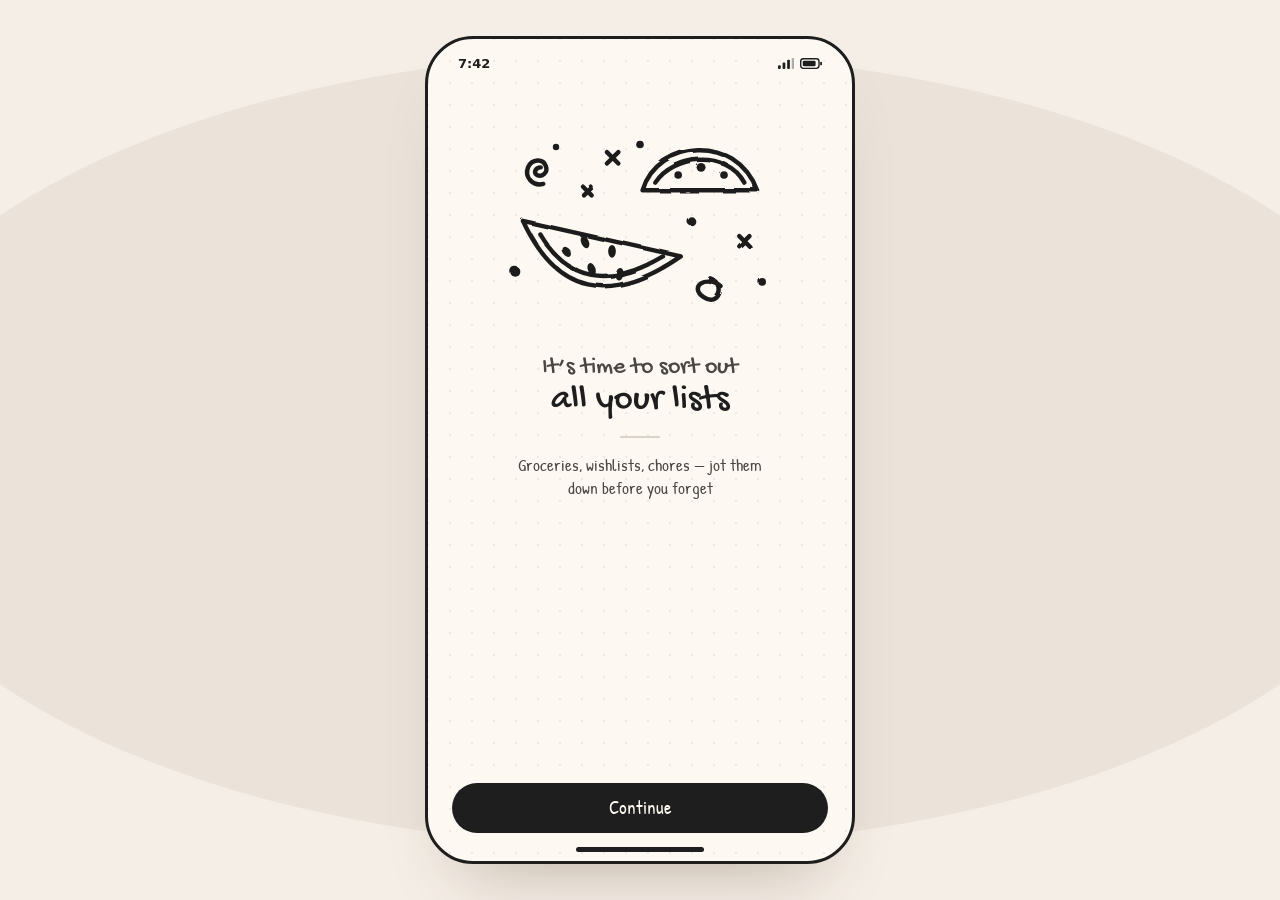
==== index.html @ aaf64e59 "Monthly recap page with photos, stickers and image/PDF export A calendar page per month: notes on da" ====
<!doctype html>
<html lang="en">
<head>
  <meta charset="utf-8">
  <meta name="viewport" content="width=device-width, initial-scale=1, maximum-scale=1, viewport-fit=cover">
  <meta name="theme-color" content="#FDF8F2">
  <title>Scribble Lists</title>
  <meta name="description" content="A doodly little app for grocery lists, wishlists, to-dos and anything else.">
  <link rel="manifest" href="/manifest.webmanifest">
  <link rel="apple-touch-icon" href="/icons/apple-touch-icon.png">
  <meta name="apple-mobile-web-app-capable" content="yes">
  <meta name="mobile-web-app-capable" content="yes">
  <meta name="apple-mobile-web-app-status-bar-style" content="default">
  <meta name="apple-mobile-web-app-title" content="Scribble">
  <link rel="icon" href="data:image/svg+xml,%3Csvg xmlns='http://www.w3.org/2000/svg' viewBox='0 0 32 32'%3E%3Crect width='32' height='32' rx='8' fill='%23FDF8F2'/%3E%3Cpath d='M8 17l5 5 11-13' fill='none' stroke='%231E1E1E' stroke-width='3.2' stroke-linecap='round' stroke-linejoin='round'/%3E%3C/svg%3E">
  <link rel="preconnect" href="https://fonts.googleapis.com">
  <link rel="preconnect" href="https://fonts.gstatic.com" crossorigin>
  <link href="https://fonts.googleapis.com/css2?family=Gochi+Hand&family=Patrick+Hand&display=swap" rel="stylesheet">
  <link rel="stylesheet" href="style.css">
</head>
<body>
  <!-- shared filter that makes every doodle line a little wobbly -->
  <svg width="0" height="0" style="position:absolute" aria-hidden="true">
    <filter id="rough">
      <feTurbulence type="fractalNoise" baseFrequency="0.035" numOctaves="2" seed="7"/>
      <feDisplacementMap in="SourceGraphic" scale="3.2"/>
    </filter>
  </svg>

  <main class="phone">
    <div class="status" aria-hidden="true">
      <span id="clock">13:35</span>
      <span class="status-icons">
        <svg viewBox="0 0 18 12"><rect x="0" y="8" width="3" height="4" rx="1"/><rect x="5" y="5" width="3" height="7" rx="1"/><rect x="10" y="2" width="3" height="10" rx="1"/><rect x="15" y="0" width="3" height="12" rx="1" opacity=".35"/></svg>
        <svg viewBox="0 0 24 12"><rect x=".75" y=".75" width="20" height="10.5" rx="3" fill="none" stroke="currentColor" stroke-width="1.5"/><rect x="3" y="3" width="14" height="6" rx="1.5"/><rect x="22" y="4" width="2" height="4" rx="1"/></svg>
      </span>
    </div>
    <div id="app"></div>
  </main>

  <script src="recap.js"></script>
  <script src="app.js"></script>
</body>
</html>
---- style.css ----
:root {
  --bg: #F5EEE6;
  --blob: #EBE3DA;
  --paper: #FDF8F2;
  --ink: #1E1E1E;
  --ink-soft: #4A4743;
  --muted: #9B948C;
  --line: #DCD3C8;
  --tape: rgba(226, 215, 201, .8);
  --hand: 'Gochi Hand', 'Comic Sans MS', cursive;
  --body: 'Patrick Hand', 'Comic Sans MS', cursive;
}

* { box-sizing: border-box; }
html, body { margin: 0; min-height: 100%; }
/* no double-tap zoom when tapping quickly (ticking items, poking the mochi) */
html, body, button, a, input { touch-action: manipulation; }

body {
  background: var(--bg);
  color: var(--ink);
  font-family: var(--body);
  font-size: 18px;
  line-height: 1.35;
  -webkit-font-smoothing: antialiased;
  -webkit-tap-highlight-color: transparent;
  /* feels like an app, not a page: no accidental text selection or long-press menus */
  -webkit-user-select: none;
  user-select: none;
  -webkit-touch-callout: none;
}
input, textarea { -webkit-user-select: text; user-select: text; }

/* the big soft blob behind the phone, like the reference shot */
body::before {
  content: "";
  position: fixed;
  inset: 6vh -12vw;
  background: var(--blob);
  border-radius: 50%;
  z-index: -1;
}

button, input, textarea { font: inherit; color: inherit; }
button { cursor: pointer; background: none; border: 0; padding: 0; }
a { color: inherit; text-decoration: none; }

/* ---------- phone frame ---------- */

.phone {
  position: relative;
  max-width: 430px;
  min-height: 100dvh;
  margin: 0 auto;
  background-color: var(--paper);
  /* faint dot-grid notebook paper */
  background-image: radial-gradient(circle, rgba(30, 30, 30, .075) 1px, transparent 1.3px);
  background-size: 22px 22px;
  background-position: 11px 11px;
  display: flex;
  flex-direction: column;
}

.status { display: none; }

#app { flex: 1; display: flex; flex-direction: column; }

@media (min-width: 560px) {
  .phone {
    height: min(880px, 92vh);
    min-height: 0;
    margin: 4vh auto;
    border: 3px solid var(--ink);
    border-radius: 48px;
    overflow: hidden;
    box-shadow: 0 40px 70px -40px rgba(70, 45, 20, .35);
  }
  #app { overflow-y: auto; scrollbar-width: none; }
  #app::-webkit-scrollbar { display: none; }
  .phone::after {
    content: "";
    position: absolute;
    left: 50%;
    bottom: 9px;
    width: 128px;
    height: 5px;
    margin-left: -64px;
    border-radius: 3px;
    background: var(--ink);
    pointer-events: none;
  }
  .status {
    display: flex;
    justify-content: space-between;
    align-items: center;
    padding: 16px 30px 4px;
    font-family: system-ui, sans-serif;
    font-size: 13px;
    font-weight: 600;
  }
  .status-icons { display: flex; gap: 6px; align-items: center; }
  .status-icons svg { height: 11px; fill: currentColor; }
  .screen { padding-bottom: 40px; }
}

/* ---------- screens ---------- */

.screen {
  flex: 1;
  display: flex;
  flex-direction: column;
  padding: 24px 24px calc(28px + env(safe-area-inset-bottom));
}

.screen.enter { animation: slide-in .35s cubic-bezier(.2, .8, .3, 1); }
@keyframes slide-in {
  from { opacity: 0; transform: translateX(18px); }
  to { opacity: 1; transform: none; }
}

.center { text-align: center; }

.art {
  display: flex;
  justify-content: center;
  margin: 18px 0 8px;
}
.art svg { width: 100%; max-width: 280px; height: auto; }
.doodle { filter: url(#rough); overflow: visible; }

h1, h2, h3 { font-family: var(--hand); font-weight: 400; margin: 0; line-height: 1.05; }

.headline { font-size: 36px; margin-top: 12px; }
.headline small {
  display: block;
  font-size: 24px;
  color: var(--ink-soft);
  margin-bottom: 2px;
}

.sub { color: var(--ink-soft); margin: 16px auto 0; max-width: 250px; font-size: 17px; }

.rule { width: 40px; height: 2px; background: var(--line); margin: 16px auto 0; border-radius: 2px; }

.spacer { flex: 1; min-height: 24px; }

/* ---------- doodle motion ---------- */

.doodle .tw, .doodle .wig, .doodle .bob, .doodle .beat, .doodle .float, .doodle .look, .doodle .zap {
  transform-box: fill-box;
  transform-origin: center;
}
.tw { animation: twinkle 2.8s ease-in-out infinite; }
.tw.d1 { animation-delay: -.9s; }
.tw.d2 { animation-delay: -1.8s; }
.wig { animation: wiggle 3s ease-in-out infinite; }
.bob { animation: bob 2.4s ease-in-out infinite; }
.beat { animation: beat 1.8s ease-in-out infinite; }
.float { animation: float 5s ease-in-out infinite; }
.look { animation: look 4s ease-in-out infinite; }
.zap { animation: zap 3.2s ease-in-out infinite; }

@keyframes twinkle { 0%, 100% { transform: scale(1) rotate(0); } 50% { transform: scale(.55) rotate(45deg); opacity: .5; } }
@keyframes wiggle { 0%, 100% { transform: rotate(-4deg); } 50% { transform: rotate(4deg); } }
@keyframes bob { 0%, 100% { transform: translateY(0); } 50% { transform: translateY(-5px); } }
@keyframes beat { 0%, 100% { transform: scale(1); } 12% { transform: scale(1.18); } 24% { transform: scale(1); } 36% { transform: scale(1.1); } }
@keyframes float { 0%, 100% { transform: translateX(0); } 50% { transform: translateX(6px); } }
@keyframes look { 0%, 40%, 100% { transform: translate(0); } 50%, 85% { transform: translate(4px, 2px); } }
@keyframes zap { 0%, 88%, 100% { transform: scale(1) rotate(0); } 92% { transform: scale(1.08) rotate(-4deg); } 96% { transform: scale(1.04) rotate(3deg); } }

/* small doodles on cards only move when you hover */
.card .doodle * { animation-play-state: paused; }
.card:hover .doodle * { animation-play-state: running; }

/* ---------- mascot ---------- */

.mascot { display: block; width: 100%; height: auto; overflow: visible; }
.mascot .body { fill: var(--paper); stroke: var(--ink); stroke-width: 2.4; stroke-linejoin: round; }
.mascot .ln { fill: none; stroke: var(--ink); stroke-width: 2.2; stroke-linecap: round; stroke-linejoin: round; }
.mascot .blush { stroke-width: 1.3; opacity: .6; }
.mascot .eyes { transform-box: fill-box; transform-origin: center; animation: blink 4.6s infinite; }
@keyframes blink { 0%, 93%, 100% { transform: scaleY(1); } 96% { transform: scaleY(.1); } }

.buddy { position: relative; flex: none; display: block; width: 58px; }
.buddy > .mascot { transform-origin: 50% 100%; animation: sway 3.6s ease-in-out infinite; }
.buddy.sm { width: 34px; }
.buddy > .mascot.hop { animation: hop .5s cubic-bezier(.3, 1.6, .5, 1); }
@keyframes sway { 0%, 100% { transform: rotate(-3deg); } 50% { transform: rotate(3deg); } }
@keyframes hop {
  0% { transform: none; }
  30% { transform: scale(1.12, .84); }
  60% { transform: translateY(-12px) scale(.94, 1.06); }
  100% { transform: none; }
}

.bubble {
  position: absolute;
  right: 6px;
  bottom: calc(100% + 6px);
  background: var(--paper);
  border: 1.5px solid var(--ink);
  border-radius: 14px 14px 4px 14px;
  padding: 2px 10px;
  font-size: 14px;
  white-space: nowrap;
  animation: bubble-in .35s cubic-bezier(.3, 1.5, .5, 1);
}
@keyframes bubble-in { from { opacity: 0; transform: translateY(4px) scale(.9); } }

/* ---------- buttons ---------- */

.pill {
  display: inline-flex;
  align-items: center;
  justify-content: center;
  background: var(--ink);
  color: var(--paper);
  border-radius: 999px;
  padding: 12px 30px;
  font-size: 19px;
  transition: transform .15s, opacity .15s;
}
.pill:active { transform: scale(.96); }
.pill:disabled { opacity: .3; cursor: default; }
.pill.wide { width: 100%; }

.nav { display: flex; justify-content: space-between; align-items: center; }
.text-btn { color: var(--ink-soft); font-size: 18px; padding: 8px 4px; }
.text-btn:hover { color: var(--ink); }

/* ---------- wizard ---------- */

.question { font-size: 20px; margin: 22px 0 14px; text-align: center; }

.field {
  width: 100%;
  border: 2px solid var(--ink);
  border-radius: 12px;
  background: var(--paper);
  padding: 11px 16px;
  font-size: 21px;
  outline: none;
}
.field:focus { box-shadow: 0 0 0 4px var(--blob); }

.kinds { display: grid; grid-template-columns: 1fr 1fr; gap: 12px; }
.kind-tile {
  border: 2px solid var(--line);
  border-radius: 18px;
  background: var(--paper);
  padding: 10px 8px 12px;
  text-align: center;
  transition: border-color .15s, transform .15s;
}
.kind-tile svg { width: 100%; height: 72px; }
.kind-tile b { display: block; font-family: var(--hand); font-size: 21px; font-weight: 400; }
.kind-tile span { display: block; font-size: 14px; color: var(--muted); line-height: 1.2; }
.kind-tile.on { border-color: var(--ink); border-width: 3px; padding: 9px 7px 11px; }
.kind-tile:active { transform: scale(.97); }

/* ---------- home ---------- */

.home-head { display: flex; align-items: flex-end; justify-content: space-between; gap: 12px; margin: 22px 0 18px; }
.hello-row { display: flex; align-items: center; gap: 2px; }
.hello { color: var(--muted); font-size: 17px; text-align: left; }
.snd { width: 26px; height: 26px; }
.hello:hover { color: var(--ink-soft); }
.home-title { font-size: 42px; margin-top: 2px; }

.chips {
  display: flex;
  gap: 8px;
  overflow-x: auto;
  margin: 0 -24px 14px;
  padding: 2px 24px;
  scrollbar-width: none;
}
.chips::-webkit-scrollbar { display: none; }
.chip {
  flex: none;
  border: 1.5px solid var(--ink);
  border-radius: 999px;
  background: var(--paper);
  padding: 3px 13px;
  font-size: 16px;
  white-space: nowrap;
}
.chip i { font-style: normal; color: var(--muted); margin-left: 4px; }
.chip.on { background: var(--ink); color: var(--paper); }
.chip.on i { color: #bdb6ae; }

.group-label {
  font-family: var(--hand);
  font-size: 21px;
  margin: 10px 0 4px;
  display: flex;
  align-items: center;
  gap: 10px;
  color: var(--ink-soft);
}
.group-label::after { content: ""; flex: 1; height: 1.5px; background: var(--line); border-radius: 2px; }

.cards { display: grid; gap: 20px; padding-top: 12px; margin-bottom: 14px; }

/* each card is a scrap of paper stuck on with a bit of tape */
.card {
  position: relative;
  display: flex;
  align-items: center;
  gap: 12px;
  background: var(--paper);
  border: 1.5px solid var(--ink);
  border-radius: 18px;
  padding: 12px 16px 12px 10px;
  transform: rotate(-.7deg);
  transition: transform .2s;
}
.card:nth-child(even) { transform: rotate(.6deg); }
.card:hover { transform: translateY(-2px) rotate(0); }
.card::before {
  content: "";
  position: absolute;
  top: -10px;
  left: 50%;
  width: 52px;
  height: 18px;
  margin-left: -26px;
  background: var(--tape);
  border-radius: 2px;
  transform: rotate(-4deg);
}
.card:nth-child(even)::before { left: 72%; transform: rotate(5deg); }

.card-art { flex: none; width: 70px; height: 56px; }
.card-art svg { width: 100%; height: 100%; }
.card-body { flex: 1; min-width: 0; }
.card h3 { font-size: 23px; white-space: nowrap; overflow: hidden; text-overflow: ellipsis; }
.card small { color: var(--muted); font-size: 14px; }

.bar { height: 5px; border-radius: 5px; background: var(--blob); margin: 6px 0 3px; overflow: hidden; }
.bar span { display: block; height: 100%; background: var(--ink); border-radius: 5px; transition: width .3s; }

.empty { text-align: center; color: var(--muted); padding: 30px 0 20px; }
.empty .mascot { width: 92px; margin: 0 auto 12px; }

.dock {
  position: sticky;
  bottom: 0;
  margin: 0 -24px calc(-28px - env(safe-area-inset-bottom));
  padding: 18px 24px calc(28px + env(safe-area-inset-bottom));
  background: linear-gradient(to bottom, transparent, var(--paper) 35%);
}
@media (min-width: 560px) { .dock { margin-bottom: -40px; padding-bottom: 36px; } }

/* ---------- list detail ---------- */

.topbar { display: flex; justify-content: space-between; align-items: center; margin-bottom: 4px; }
.kind-tag { color: var(--muted); font-size: 15px; }

.hero { display: flex; align-items: center; gap: 12px; margin: 6px 0 4px; }
.hero-art { flex: none; width: 100px; height: 80px; }
.hero-art svg { width: 100%; height: 100%; }

.title-input {
  width: 100%;
  border: 0;
  background: transparent;
  font-family: var(--hand);
  font-size: 32px;
  line-height: 1.1;
  padding: 0;
  outline: none;
  border-bottom: 2px dashed transparent;
}
.title-input:focus { border-bottom-color: var(--line); }

.progress-row { display: flex; align-items: flex-end; justify-content: space-between; gap: 10px; margin-bottom: 14px; }
.progress-line { color: var(--muted); font-size: 16px; margin: 0; }

.group { margin-bottom: 22px; }
.group-head { display: flex; align-items: center; gap: 8px; border-bottom: 1.5px solid var(--ink); padding-bottom: 2px; }
.group-name {
  flex: 1;
  min-width: 0;
  border: 0;
  background: transparent;
  font-family: var(--hand);
  font-size: 22px;
  padding: 0;
  outline: none;
}
.group-count { color: var(--muted); font-size: 14px; }
.icon-btn {
  width: 28px;
  height: 28px;
  border-radius: 50%;
  display: grid;
  place-items: center;
  color: var(--muted);
  font-size: 20px;
  line-height: 1;
}
.icon-btn:hover { color: var(--ink); background: var(--blob); }

.items { list-style: none; margin: 0; padding: 0; }
.item {
  display: flex;
  align-items: center;
  gap: 10px;
  padding: 7px 0;
  border-bottom: 1.5px dashed var(--line);
}
.item.new { animation: pop .3s cubic-bezier(.3, 1.5, .5, 1); }
@keyframes pop { from { opacity: 0; transform: translateY(-6px) scale(.97); } }
.item .icon-btn { opacity: 0; transition: opacity .15s; }
.item:hover .icon-btn, .item:focus-within .icon-btn { opacity: 1; }
@media (hover: none) { .item .icon-btn { opacity: .55; } }
.icon-btn svg { width: 16px; height: 16px; }
.item .rep.on { opacity: 1; color: var(--ink-soft); }

.rep-tag {
  display: inline-block;
  margin-left: 6px;
  padding: 0 7px;
  border: 1.2px solid var(--line);
  border-radius: 999px;
  font-size: 12px;
  line-height: 1.5;
  color: var(--muted);
  vertical-align: 2px;
  white-space: nowrap;
}

.check { flex: none; width: 28px; height: 28px; color: var(--ink); }
.check svg { width: 100%; height: 100%; overflow: visible; }
.check .ring { fill: none; stroke: currentColor; stroke-width: 2.2; stroke-linecap: round; }
.check .tick {
  fill: none;
  stroke: currentColor;
  stroke-width: 3.2;
  stroke-linecap: round;
  stroke-linejoin: round;
  stroke-dasharray: 30;
  stroke-dashoffset: 30;
}
.item.done .tick { stroke-dashoffset: 0; }
.item.done.just .tick { animation: draw-tick .3s ease-out; }
.item.just .check { animation: squish .35s cubic-bezier(.3, 1.6, .5, 1); }
@keyframes draw-tick { from { stroke-dashoffset: 30; } }
@keyframes squish { 40% { transform: scale(.8); } }

.item-text {
  flex: 1;
  min-width: 0;
  text-align: left;
  font-size: 19px;
  overflow-wrap: anywhere;
  transition: color .2s;
}
.item.done .item-text { color: var(--muted); }

/* crayon scribble that crosses an item out */
.txt { position: relative; }
.scribble {
  position: absolute;
  left: -4px;
  top: 50%;
  width: calc(100% + 8px);
  height: 12px;
  margin-top: -6px;
  overflow: visible;
  pointer-events: none;
}
.scribble path {
  fill: none;
  stroke: var(--ink-soft);
  stroke-width: 1.8;
  stroke-linecap: round;
  stroke-linejoin: round;
  stroke-dasharray: 100;
  stroke-dashoffset: 100;
}
.item:not(.done) .scribble { display: none; }
.item.done .scribble path { stroke-dashoffset: 0; }
.item.done.just .scribble path { animation: draw .4s ease-out .08s backwards; }
@keyframes draw { from { stroke-dashoffset: 100; } }

.stk { width: 17px; height: 17px; margin-left: 6px; vertical-align: -2px; color: var(--muted); }
.stk path, .stk circle { fill: none; stroke: currentColor; stroke-width: 1.7; stroke-linecap: round; stroke-linejoin: round; }

.add-row { display: flex; align-items: center; gap: 10px; padding: 8px 0 0; }
.add-row input {
  flex: 1;
  min-width: 0;
  border: 0;
  background: transparent;
  font-size: 19px;
  padding: 4px 0;
  outline: none;
}
.add-row input::placeholder { color: var(--muted); }
.add-plus {
  flex: none;
  width: 28px;
  height: 28px;
  border-radius: 50%;
  border: 2px dashed var(--muted);
  color: var(--muted);
  display: grid;
  place-items: center;
  font-size: 18px;
  line-height: 1;
}
.add-row:focus-within .add-plus { border-style: solid; border-color: var(--ink); color: var(--ink); }

.new-group {
  width: 100%;
  border: 1.5px dashed var(--ink-soft);
  border-radius: 16px;
  background: var(--paper);
  padding: 11px;
  color: var(--ink-soft);
  font-size: 18px;
}
.new-group:hover { background: var(--blob); color: var(--ink); }

.list-foot { display: flex; justify-content: space-between; margin-top: 18px; }
.danger:hover { color: #B4432F; }

/* ---------- little celebrations ---------- */

.spark {
  position: fixed;
  width: 14px;
  height: 14px;
  margin: -7px 0 0 -7px;
  color: var(--ink);
  pointer-events: none;
  z-index: 50;
  animation: spark .85s cubic-bezier(.2, .7, .3, 1) forwards;
}
.spark svg { display: block; width: 100%; height: 100%; }
@keyframes spark {
  0% { transform: translate(0, 0) scale(.3) rotate(0); opacity: 1; }
  70% { opacity: 1; }
  100% { transform: translate(var(--dx), var(--dy)) scale(1) rotate(var(--r)); opacity: 0; }
}

.toast {
  position: fixed;
  left: 50%;
  bottom: 64px;
  display: flex;
  align-items: center;
  gap: 10px;
  background: var(--paper);
  border: 2px solid var(--ink);
  border-radius: 999px;
  padding: 5px 20px 5px 8px;
  font-size: 18px;
  white-space: nowrap;
  z-index: 60;
  transform: translateX(-50%);
  transition: opacity .35s, transform .35s;
  animation: toast-in .45s cubic-bezier(.3, 1.5, .5, 1);
}
.toast .mascot { width: 38px; }
.toast.out { opacity: 0; transform: translate(-50%, 10px); }
@keyframes toast-in { from { opacity: 0; transform: translate(-50%, 20px) scale(.9); } }

/* ---------- repeat sheet ---------- */

.sheet-wrap {
  position: fixed;
  inset: 0;
  z-index: 40;
  display: flex;
  flex-direction: column;
  justify-content: flex-end;
}
@media (min-width: 560px) { .sheet-wrap { position: absolute; } } /* stay inside the phone frame */
.sheet-backdrop { position: absolute; inset: 0; background: rgba(30, 30, 30, .18); }
.sheet {
  position: relative;
  background: var(--paper);
  border-top: 2px solid var(--ink);
  border-radius: 26px 26px 0 0;
  padding: 14px 22px calc(22px + env(safe-area-inset-bottom));
}
@media (min-width: 560px) { .sheet { padding-bottom: 32px; } }
.sheet::before {
  content: "";
  display: block;
  width: 40px;
  height: 4px;
  margin: 0 auto 14px;
  border-radius: 2px;
  background: var(--line);
}
.sheet h3 { font-size: 24px; margin-bottom: 14px; white-space: nowrap; overflow: hidden; text-overflow: ellipsis; }
.rep-opts { display: flex; flex-wrap: wrap; gap: 8px; }
.sheet-label { color: var(--muted); font-size: 15px; margin: 18px 0 8px; }
.days { display: flex; justify-content: space-between; gap: 6px; margin-bottom: 22px; }
.day {
  width: 40px;
  height: 40px;
  border-radius: 50%;
  border: 1.5px solid var(--ink);
  font-size: 17px;
  transition: transform .15s;
}
.day.on { background: var(--ink); color: var(--paper); }
.day:active { transform: scale(.9); }
.sheet-wrap.fresh .sheet { animation: sheet-up .32s cubic-bezier(.2, .9, .3, 1); }
.sheet-wrap.fresh .sheet-backdrop { animation: fade .25s; }
@keyframes sheet-up { from { transform: translateY(100%); } }
@keyframes fade { from { opacity: 0; } }

/* ---------- home dock ---------- */

.dock-row { display: flex; gap: 10px; }
.dock-row .grow { flex: 1; }
.pill.ghost { background: var(--paper); color: var(--ink); border: 1.5px solid var(--ink); padding: 10px 18px; }
.pill svg { width: 19px; height: 19px; margin-right: 6px; flex: none; }

/* ---------- month recap ---------- */

.m-top { display: flex; align-items: center; justify-content: space-between; gap: 8px; margin: 2px 0 16px; }
.m-btn {
  height: 40px;
  min-width: 64px;
  padding: 0 14px;
  border-radius: 999px;
  border: 1.5px solid var(--ink);
  background: var(--paper);
  font-size: 17px;
  display: inline-flex;
  align-items: center;
  justify-content: center;
}
.m-btn.dark { background: var(--ink); color: var(--paper); }
.m-title { text-align: center; line-height: 1; min-width: 0; }
.m-title h1 { font-size: 36px; }
.m-nav { font-size: 15px; color: var(--ink-soft); margin-top: 3px; white-space: nowrap; }
.m-nav button { color: var(--ink-soft); padding: 2px 4px; text-decoration: underline dotted; text-underline-offset: 3px; }
.m-nav button:hover { color: var(--ink); }

.m-card {
  position: relative;
  display: flex;
  gap: 12px;
  border: 1.5px solid var(--ink);
  border-radius: 18px;
  background: var(--paper);
  padding: 12px 14px;
  margin-bottom: 16px;
}
.m-card::before {
  content: "";
  position: absolute;
  top: -10px;
  left: 50%;
  width: 56px;
  height: 18px;
  margin-left: -28px;
  background: var(--tape);
  border-radius: 2px;
  transform: rotate(-3deg);
}
.m-hl { flex: 1; min-width: 0; }
.m-hl h3 { font-size: 20px; margin-bottom: 2px; }
.m-hl textarea {
  width: 100%;
  border: 0;
  background: transparent;
  resize: none;
  font-size: 16px;
  line-height: 1.3;
  padding: 0;
  outline: none;
}
.m-hl textarea::placeholder { color: var(--muted); }
.m-stats {
  flex: none;
  width: 92px;
  border-left: 1.5px solid var(--line);
  padding-left: 12px;
  display: flex;
  flex-direction: column;
  justify-content: center;
  font-size: 14px;
  line-height: 1.25;
  color: var(--ink-soft);
}
.m-stats b { font-family: var(--hand); font-weight: 400; font-size: 22px; color: var(--ink); }
.m-stats small { font-size: 12px; color: var(--muted); margin-top: 4px; }

/* the board is sized in cqw (1% of its width), the same units recap.js exports in */
.board { position: relative; container-type: inline-size; margin: 0 -10px; }
.wk {
  display: grid;
  grid-template-columns: repeat(7, minmax(0, 1fr));
  height: 7cqw;
  align-items: center;
  text-align: center;
  font-size: 3.6cqw;
  color: var(--ink-soft);
}
.cal { display: grid; grid-template-columns: repeat(7, minmax(0, 1fr)); border-top: 2px solid var(--ink); border-left: 1px solid var(--line); }
.cell {
  position: relative;
  height: 20cqw;
  border-right: 1px solid var(--line);
  border-bottom: 1px solid var(--line);
  padding: .8cqw 1cqw;
  display: flex;
  flex-direction: column;
  align-items: flex-start;
  text-align: left;
  overflow: hidden;
  font-size: 3cqw;
  line-height: 1.1;
}
button.cell:active { background: var(--blob); }
.num { font-size: 3.4cqw; }
.cell.out .num { color: #B8B0A6; }
.cell.today .num { background: var(--ink); color: var(--paper); border-radius: 999px; padding: 0 1.3cqw; }
.cnote {
  display: -webkit-box;
  -webkit-line-clamp: 3;
  -webkit-box-orient: vertical;
  overflow: hidden;
  overflow-wrap: anywhere;
  margin-top: .3cqw;
}
.ctick {
  position: absolute;
  left: 1cqw;
  bottom: 1cqw;
  font-style: normal;
  font-size: 2.8cqw;
  background: var(--bg);
  color: var(--ink-soft);
  border-radius: 1.4cqw;
  padding: 0 .8cqw;
}

.layer { position: absolute; inset: 0; pointer-events: none; }
.el {
  position: absolute;
  transform: translate(-50%, -50%) rotate(var(--r, 0deg));
  pointer-events: auto;
  touch-action: none;
  cursor: grab;
}
.el.sel { outline: 1.5px dashed var(--ink); outline-offset: 6px; z-index: 2; }
.el-photo, .el-sticker { width: var(--w); }
.el-sticker svg { display: block; width: 100%; height: auto; overflow: visible; }
.el-photo img { display: block; width: 100%; object-fit: cover; background: var(--blob); -webkit-user-drag: none; }
.fr-polaroid {
  background: #FFFDF9;
  padding: calc(var(--w) * .05) calc(var(--w) * .05) calc(var(--w) * .16);
  box-shadow: 0 2px 8px rgba(30, 30, 30, .16);
}
.fr-taped::after {
  content: "";
  position: absolute;
  left: 30%;
  top: calc(var(--w) * -.06);
  width: 40%;
  height: calc(var(--w) * .12);
  background: rgba(226, 215, 201, .9);
  transform: rotate(-3deg);
}
.fr-round img { aspect-ratio: 1 !important; border-radius: 50%; border: calc(var(--w) * .025) solid var(--ink); }
.fr-plain img { border-radius: calc(var(--w) * .04); }
.el-text { font-family: var(--hand); white-space: pre; line-height: 1.05; text-align: center; }

/* shapes for words and stamps; recap.js draws the same padding in the export */
.sh-pill { border: .08em solid var(--ink); border-radius: 999px; padding: .25em .7em; background: rgba(253, 248, 242, .9); }
.sh-bubble { border: .08em solid var(--ink); border-radius: .6em .6em .6em .15em; padding: .3em .6em; background: #FFFDF9; }
.sh-tag { background: var(--ink); color: var(--paper); border-radius: .3em; padding: .2em .6em; }

/* handles on the selected thing; ::before makes them easier to grab */
.h { position: absolute; border-radius: 50%; font-family: var(--body); }
.h::before { content: ""; position: absolute; inset: -10px; }
.h-del {
  left: -22px;
  top: -22px;
  width: 26px;
  height: 26px;
  background: var(--paper);
  color: var(--ink);
  border: 1.5px solid var(--ink);
  font-size: 17px;
  line-height: 1;
  display: grid;
  place-items: center;
}
.h-size { right: -18px; bottom: -18px; width: 20px; height: 20px; background: var(--ink); border: 3px solid var(--paper); cursor: nwse-resize; }
.h-rot { left: 50%; top: -40px; width: 18px; height: 18px; margin-left: -9px; border: 1.5px solid var(--ink); background: var(--paper); cursor: grab; }
.h-rot::after { content: ""; position: absolute; left: 50%; top: 100%; width: 1.5px; height: 16px; margin-left: -.75px; background: var(--ink); }

.m-legend { display: flex; justify-content: space-between; gap: 10px; font-size: 14px; color: var(--ink-soft); margin: 10px 0 0; }
.m-legend i { font-style: normal; background: var(--bg); border-radius: 6px; padding: 0 5px; }

.m-dock { display: flex; gap: 10px; }
.m-dock > .pill { flex: 1; font-size: 17px; padding: 11px 8px; }
.m-tools { flex: 1; display: flex; flex-wrap: wrap; gap: 8px; justify-content: center; }
.m-tools .chip { padding: 6px 14px; }

.m-sheet { max-height: 92%; overflow-y: auto; }
.m-sheet h3 { margin-bottom: 10px; }
.m-sheet .sheet-label { margin: 14px 0 6px; }
.m-sheet-head { display: flex; justify-content: space-between; align-items: baseline; gap: 10px; }
.m-sheet-head span { flex: none; color: var(--ink-soft); font-size: 15px; }
.m-note { font-family: var(--hand); font-size: 19px; padding: 9px 14px; }
.m-ticks { list-style: none; margin: 0; padding: 0; max-height: 28vh; overflow-y: auto; }
.m-ticks li { display: flex; align-items: center; gap: 8px; padding: 4px 0; font-size: 17px; }
.m-ticks li > svg { width: 18px; height: 18px; flex: none; }
.m-ticks li span { flex: 1; min-width: 0; overflow-wrap: anywhere; }
.m-ticks li i {
  font-style: normal;
  font-size: 13px;
  color: var(--ink-soft);
  border: 1.2px solid var(--line);
  border-radius: 999px;
  padding: 0 8px;
  white-space: nowrap;
}
.m-empty { color: var(--muted); font-size: 15px; margin: 0; }
.m-row {
  display: flex;
  justify-content: space-between;
  align-items: center;
  gap: 10px;
  border-top: 1.5px dashed var(--line);
  padding-top: 12px;
  margin-top: 14px;
  font-size: 16px;
}
.switch { position: relative; flex: none; width: 46px; height: 28px; border-radius: 999px; background: var(--line); transition: background .2s; }
.switch::after {
  content: "";
  position: absolute;
  left: 3px;
  top: 3px;
  width: 22px;
  height: 22px;
  border-radius: 50%;
  background: var(--paper);
  transition: transform .2s;
}
.switch.on { background: var(--ink); }
.switch.on::after { transform: translateX(18px); }
.m-btns { display: flex; gap: 10px; margin-top: 18px; }
.m-btns .pill { flex: 1; font-size: 17px; padding: 12px 10px; }

.m-tabs { display: flex; gap: 8px; overflow-x: auto; margin-bottom: 14px; scrollbar-width: none; }
.m-tabs::-webkit-scrollbar { display: none; }
.tray { display: grid; grid-template-columns: repeat(4, minmax(0, 1fr)); gap: 10px; max-height: 46vh; overflow-y: auto; padding: 2px; }
.tray.stamps { grid-template-columns: repeat(2, minmax(0, 1fr)); }
.tray-btn {
  height: 72px;
  border: 1.5px solid var(--line);
  border-radius: 16px;
  background: var(--paper);
  display: grid;
  place-items: center;
  padding: 10px;
  transition: transform .15s;
}
.tray-btn:active { transform: scale(.94); }
.tray-btn svg { width: 100%; height: 44px; overflow: visible; }
.tray-stamp { font-family: var(--hand); font-size: 17px; white-space: pre; line-height: 1.05; text-align: center; }

.m-words { font-family: var(--hand); font-size: 22px; resize: none; display: block; }
.m-shapes { display: flex; flex-wrap: wrap; gap: 8px; margin: 12px 0 4px; }

.m-preview { height: 34vh; display: grid; place-items: center; margin-bottom: 14px; }
.m-preview img { max-width: 100%; max-height: 100%; border-radius: 4px; box-shadow: 0 8px 24px rgba(30, 30, 30, .14); transform: rotate(-1.2deg); }
.m-busy { color: var(--muted); text-align: center; }
.m-busy .mascot { width: 56px; margin: 0 auto 6px; animation: bop .35s ease-in-out infinite alternate; }
.seg { display: grid; grid-template-columns: 1fr 1fr; border: 1.5px solid var(--ink); border-radius: 999px; padding: 3px; }
.seg button { border-radius: 999px; padding: 7px; font-size: 16px; }
.seg button.on { background: var(--ink); color: var(--paper); }

/* ---------- lero lero ---------- */

.lero {
  position: fixed;
  inset: 0;
  z-index: 80;
  display: grid;
  place-items: center;
  padding: 16px;
  background: rgba(30, 30, 30, .35);
  animation: fade .2s;
}
.lero-box {
  width: min(400px, 100%);
  background: var(--paper);
  border: 2px solid var(--ink);
  border-radius: 22px;
  padding: 10px 12px 12px;
  animation: pop-in .4s cubic-bezier(.3, 1.5, .5, 1);
}
.lero-head { display: flex; align-items: center; gap: 8px; margin-bottom: 8px; }
.lero-head b { flex: 1; font-family: var(--hand); font-weight: 400; font-size: 22px; }
.lero .buddy > .mascot { animation: bop .35s ease-in-out infinite alternate; }
.lero-video { aspect-ratio: 16 / 9; border: 1.5px solid var(--ink); border-radius: 14px; overflow: hidden; background: var(--ink); }
.lero-video iframe { display: block; width: 100%; height: 100%; border: 0; }
@keyframes pop-in { from { opacity: 0; transform: scale(.85); } }
@keyframes bop { from { transform: translateY(0) rotate(-8deg); } to { transform: translateY(-6px) rotate(8deg); } }

@media (prefers-reduced-motion: reduce) {
  *, *::before, *::after { animation: none !important; transition: none !important; }
}
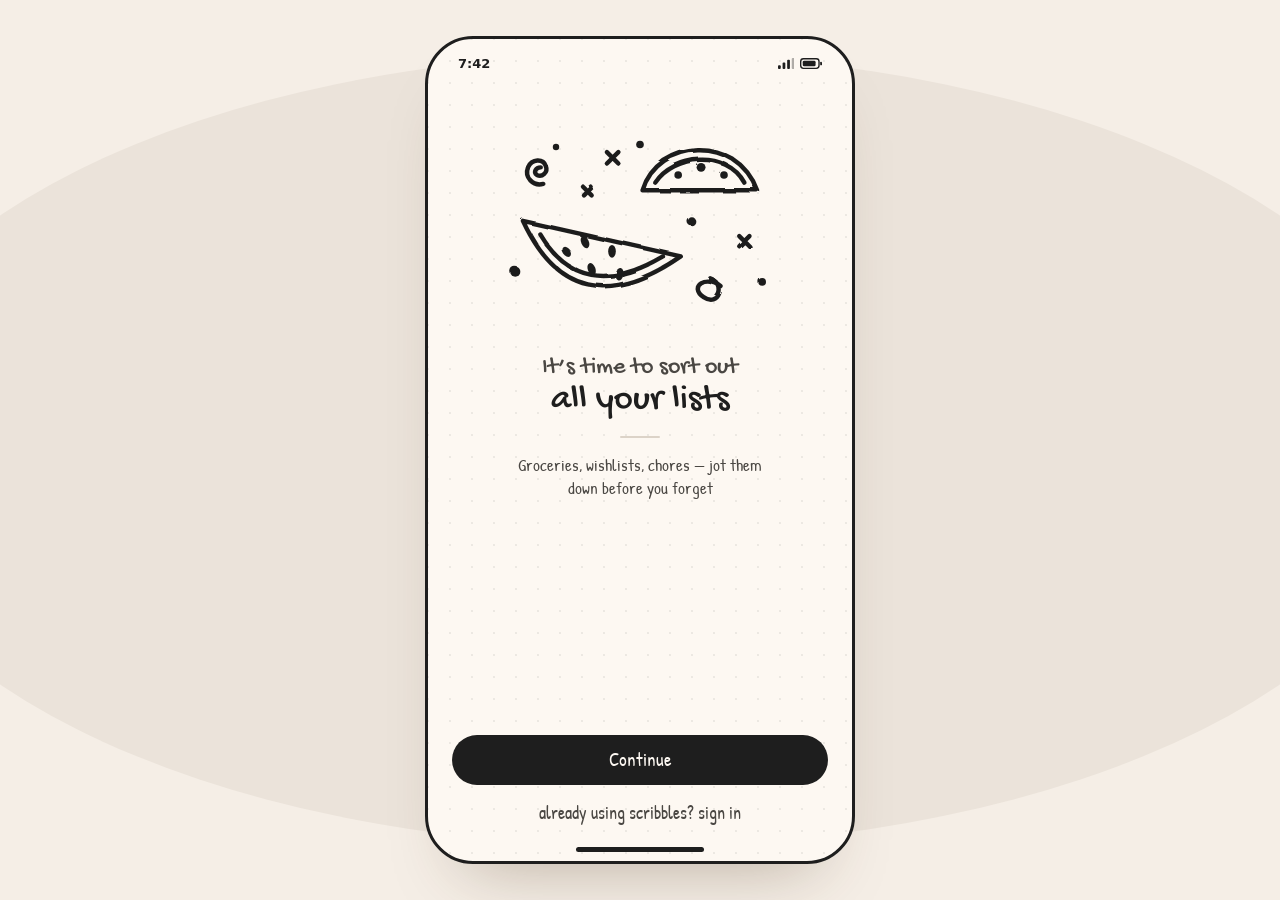
==== commit f118eef9: "Sign in with email and password, sync lists, recipes, notes, months and photos through Supabase" ====
--- a/index.html
+++ b/index.html
@@ -4,14 +4,14 @@
   <meta charset="utf-8">
   <meta name="viewport" content="width=device-width, initial-scale=1, maximum-scale=1, viewport-fit=cover">
   <meta name="theme-color" content="#FDF8F2">
-  <title>Scribble Lists</title>
-  <meta name="description" content="A doodly little app for grocery lists, wishlists, to-dos and anything else.">
+  <title>Scribbles</title>
+  <meta name="description" content="A doodly little app for lists, recipes, notes and monthly recaps.">
   <link rel="manifest" href="/manifest.webmanifest">
   <link rel="apple-touch-icon" href="/icons/apple-touch-icon.png">
   <meta name="apple-mobile-web-app-capable" content="yes">
   <meta name="mobile-web-app-capable" content="yes">
   <meta name="apple-mobile-web-app-status-bar-style" content="default">
-  <meta name="apple-mobile-web-app-title" content="Scribble">
+  <meta name="apple-mobile-web-app-title" content="Scribbles">
   <link rel="icon" href="data:image/svg+xml,%3Csvg xmlns='http://www.w3.org/2000/svg' viewBox='0 0 32 32'%3E%3Crect width='32' height='32' rx='8' fill='%23FDF8F2'/%3E%3Cpath d='M8 17l5 5 11-13' fill='none' stroke='%231E1E1E' stroke-width='3.2' stroke-linecap='round' stroke-linejoin='round'/%3E%3C/svg%3E">
   <link rel="preconnect" href="https://fonts.googleapis.com">
   <link rel="preconnect" href="https://fonts.gstatic.com" crossorigin>
@@ -39,6 +39,8 @@
   </main>
 
   <script src="recap.js"></script>
+  <script src="draw.js"></script>
+  <script src="sync.js"></script>
   <script src="app.js"></script>
 </body>
 </html>
--- a/style.css
+++ b/style.css
@@ -696,7 +696,9 @@
 .m-stats small { font-size: 12px; color: var(--muted); margin-top: 4px; }
 
 /* the board is sized in cqw (1% of its width), the same units recap.js exports in */
-.board { position: relative; container-type: inline-size; margin: 0 -10px; }
+/* the wrap scrolls sideways when zoomed in; its padding keeps things on the edges from being cut off */
+.board-wrap { margin: -12px -24px; padding: 12px 14px; overflow-x: auto; overflow-y: hidden; scrollbar-width: thin; }
+.board { position: relative; container-type: inline-size; width: calc(var(--z, 1) * 100%); }
 .wk {
   display: grid;
   grid-template-columns: repeat(7, minmax(0, 1fr));
@@ -801,7 +803,12 @@
 .h-rot { left: 50%; top: -40px; width: 18px; height: 18px; margin-left: -9px; border: 1.5px solid var(--ink); background: var(--paper); cursor: grab; }
 .h-rot::after { content: ""; position: absolute; left: 50%; top: 100%; width: 1.5px; height: 16px; margin-left: -.75px; background: var(--ink); }
 
-.m-legend { display: flex; justify-content: space-between; gap: 10px; font-size: 14px; color: var(--ink-soft); margin: 10px 0 0; }
+.m-legend { display: flex; justify-content: space-between; align-items: center; gap: 10px; font-size: 14px; color: var(--ink-soft); margin: 10px 0 0; }
+.m-legend p { margin: 0; display: flex; flex-wrap: wrap; gap: 2px 12px; }
+.m-zoom { flex: none; display: flex; align-items: center; border: 1.5px solid var(--line); border-radius: 999px; }
+.m-zoom button { width: 30px; height: 26px; font-size: 18px; line-height: 1; color: var(--ink); }
+.m-zoom button:disabled { color: var(--line); cursor: default; }
+.m-zoom span { min-width: 30px; text-align: center; }
 .m-legend i { font-style: normal; background: var(--bg); border-radius: 6px; padding: 0 5px; }
 
 .m-dock { display: flex; gap: 10px; }
@@ -877,13 +884,432 @@
 .m-words { font-family: var(--hand); font-size: 22px; resize: none; display: block; }
 .m-shapes { display: flex; flex-wrap: wrap; gap: 8px; margin: 12px 0 4px; }
 
-.m-preview { height: 34vh; display: grid; place-items: center; margin-bottom: 14px; }
-.m-preview img { max-width: 100%; max-height: 100%; border-radius: 4px; box-shadow: 0 8px 24px rgba(30, 30, 30, .14); transform: rotate(-1.2deg); }
+.m-preview { height: 34vh; display: grid; place-items: center; margin-bottom: 14px; overflow: hidden; }
+.m-preview img { max-width: 100%; max-height: 34vh; border-radius: 4px; box-shadow: 0 8px 24px rgba(30, 30, 30, .14); transform: rotate(-1.2deg); }
 .m-busy { color: var(--muted); text-align: center; }
 .m-busy .mascot { width: 56px; margin: 0 auto 6px; animation: bop .35s ease-in-out infinite alternate; }
 .seg { display: grid; grid-template-columns: 1fr 1fr; border: 1.5px solid var(--ink); border-radius: 999px; padding: 3px; }
 .seg button { border-radius: 999px; padding: 7px; font-size: 16px; }
 .seg button.on { background: var(--ink); color: var(--paper); }
+
+/* ---------- notebook ---------- */
+
+.t-paper { --tint: var(--paper); }
+.t-butter { --tint: #F7EBC6; }
+.t-peach { --tint: #F6DCD3; }
+.t-sage { --tint: #E0E8D5; }
+.t-sky { --tint: #DCE6EF; }
+
+.b-year { font-family: var(--body); font-size: 16px; color: var(--muted); }
+.b-empty .art svg { max-width: 190px; color: var(--ink); }
+.b-search {
+  width: 100%;
+  border: 1.5px solid var(--line);
+  border-radius: 999px;
+  background: var(--paper);
+  padding: 7px 16px;
+  font-size: 17px;
+  outline: none;
+  margin-bottom: 6px;
+}
+.b-search:focus { border-color: var(--ink); }
+
+.r-grid { display: grid; grid-template-columns: 1fr 1fr; gap: 22px 14px; padding-top: 14px; margin-bottom: 14px; }
+.r-card {
+  position: relative;
+  display: flex;
+  flex-direction: column;
+  background: var(--paper);
+  border: 1.5px solid var(--ink);
+  border-radius: 16px;
+  padding: 8px 8px 10px;
+  min-width: 0;
+  transform: rotate(-1deg);
+  transition: transform .2s;
+}
+.r-card:nth-child(even) { transform: rotate(.9deg); }
+.r-card:hover { transform: translateY(-2px) rotate(0); }
+.r-card::before {
+  content: "";
+  position: absolute;
+  top: -9px;
+  left: 50%;
+  width: 46px;
+  height: 16px;
+  margin-left: -23px;
+  background: var(--tape);
+  border-radius: 2px;
+  transform: rotate(-4deg);
+  z-index: 1;
+}
+.r-thumb {
+  aspect-ratio: 1;
+  border-radius: 10px;
+  overflow: hidden;
+  background: var(--blob);
+  display: grid;
+  place-items: center;
+  margin-bottom: 6px;
+}
+.r-thumb img { width: 100%; height: 100%; object-fit: cover; display: block; }
+.r-thumb svg { width: 86%; height: 86%; }
+.r-card .doodle * { animation-play-state: paused; }
+.r-card h3 {
+  font-size: 20px;
+  display: -webkit-box;
+  -webkit-line-clamp: 2;
+  -webkit-box-orient: vertical;
+  overflow: hidden;
+  overflow-wrap: anywhere;
+}
+.r-card small { color: var(--muted); font-size: 13px; line-height: 1.25; }
+.r-host { display: flex; align-items: center; gap: 3px; white-space: nowrap; overflow: hidden; text-overflow: ellipsis; }
+.r-host svg { width: 12px; height: 12px; flex: none; }
+
+/* the square crop sheet for recipe photos */
+.crop-view {
+  position: relative;
+  width: 100%;
+  max-width: 46vh;
+  aspect-ratio: 1;
+  margin: 0 auto;
+  overflow: hidden;
+  border-radius: 12px;
+  background: var(--ink);
+  touch-action: none;
+  cursor: grab;
+}
+.crop-img { position: absolute; left: 0; top: 0; max-width: none; pointer-events: none; -webkit-user-drag: none; }
+/* rule-of-thirds lines and a paper edge, so it's clear what gets kept */
+.crop-grid {
+  position: absolute;
+  inset: 0;
+  pointer-events: none;
+  border: 2px solid var(--paper);
+  border-radius: 12px;
+  background:
+    linear-gradient(to right, transparent calc(33.33% - .5px), rgba(253, 248, 242, .55) calc(33.33% - .5px) calc(33.33% + .5px), transparent calc(33.33% + .5px) calc(66.66% - .5px), rgba(253, 248, 242, .55) calc(66.66% - .5px) calc(66.66% + .5px), transparent calc(66.66% + .5px)),
+    linear-gradient(to bottom, transparent calc(33.33% - .5px), rgba(253, 248, 242, .55) calc(33.33% - .5px) calc(33.33% + .5px), transparent calc(33.33% + .5px) calc(66.66% - .5px), rgba(253, 248, 242, .55) calc(66.66% - .5px) calc(66.66% + .5px), transparent calc(66.66% + .5px));
+}
+.crop-zoom { display: block; width: 100%; margin: 16px 0 4px; accent-color: var(--ink); }
+.crop-hint { margin: 0; text-align: center; color: var(--muted); font-size: 14px; }
+
+/* sticky notes, two columns, each as tall as its words */
+.n-grid { columns: 2; column-gap: 14px; padding-top: 6px; margin-bottom: 14px; }
+.n-card {
+  display: block;
+  break-inside: avoid;
+  margin-bottom: 14px;
+  background: var(--tint);
+  border: 1.5px solid var(--ink);
+  border-radius: 4px 14px 14px 14px;
+  padding: 10px 12px 8px;
+  transform: rotate(-.8deg);
+  transition: transform .2s;
+}
+.n-card:nth-child(3n + 2) { transform: rotate(.9deg); }
+.n-card:nth-child(3n) { transform: rotate(-.3deg); }
+.n-card:hover { transform: translateY(-2px) rotate(0); }
+.n-card h3 { font-size: 20px; overflow-wrap: anywhere; margin-bottom: 2px; }
+.n-card p {
+  margin: 0;
+  font-size: 15px;
+  line-height: 1.3;
+  white-space: pre-line;
+  overflow-wrap: anywhere;
+  display: -webkit-box;
+  -webkit-line-clamp: 7;
+  -webkit-box-orient: vertical;
+  overflow: hidden;
+}
+.n-card small { display: block; color: var(--muted); font-size: 12px; margin-top: 6px; }
+
+/* recipe page */
+.r-photo {
+  position: relative;
+  display: block;
+  width: 100%;
+  margin: 8px 0 14px;
+  background: #FFFDF9;
+  padding: 8px 8px 30px;
+  box-shadow: 0 2px 10px rgba(30, 30, 30, .14);
+  transform: rotate(-1deg);
+}
+.r-photo img { display: block; width: 100%; object-fit: cover; background: var(--blob); max-height: 52vh; }
+.r-photo::before {
+  content: "";
+  position: absolute;
+  top: -10px;
+  left: 50%;
+  width: 70px;
+  height: 20px;
+  margin-left: -35px;
+  background: var(--tape);
+  transform: rotate(3deg);
+}
+.r-photo-btns { position: absolute; right: 10px; bottom: 4px; display: flex; gap: 6px; }
+.r-photo-btns .chip { font-size: 14px; padding: 1px 10px; border-color: var(--line); color: var(--ink-soft); }
+.r-add-photo {
+  height: 120px;
+  padding: 0;
+  display: flex;
+  flex-direction: column;
+  align-items: center;
+  justify-content: center;
+  gap: 4px;
+  background: transparent;
+  box-shadow: none;
+  border: 1.5px dashed var(--ink-soft);
+  border-radius: 16px;
+  color: var(--ink-soft);
+  font-size: 17px;
+  transform: none;
+}
+.r-add-photo::before { display: none; }
+.r-add-photo svg { width: 30px; height: 30px; }
+.r-add-photo:hover { background: var(--blob); color: var(--ink); }
+
+.r-meta { display: flex; gap: 8px; margin: 10px 0 8px; }
+.r-chip {
+  flex: 1;
+  min-width: 0;
+  display: flex;
+  align-items: center;
+  gap: 6px;
+  border: 1.5px solid var(--line);
+  border-radius: 999px;
+  padding: 3px 12px;
+  color: var(--ink-soft);
+}
+.r-chip:focus-within { border-color: var(--ink); }
+.r-chip svg, .r-link > svg { width: 18px; height: 18px; flex: none; }
+.r-chip input, .r-link input {
+  flex: 1;
+  min-width: 0;
+  border: 0;
+  background: transparent;
+  padding: 3px 0;
+  font-size: 17px;
+  color: var(--ink);
+  outline: none;
+}
+.r-chip input::placeholder, .r-link input::placeholder, .r-notes::placeholder, .n-body::placeholder { color: var(--muted); }
+.r-link {
+  display: flex;
+  align-items: center;
+  gap: 6px;
+  color: var(--ink-soft);
+  border-bottom: 1.5px dashed var(--line);
+  margin-bottom: 20px;
+}
+.r-link:focus-within { border-bottom-color: var(--ink); }
+.r-open { flex: none; font-size: 16px; color: var(--ink); text-decoration: underline dotted; text-underline-offset: 3px; padding: 4px 2px; }
+
+.r-h { flex: 1; font-size: 22px; padding: 1px 0; }
+.r-rows { list-style: none; margin: 0; padding: 0; }
+.r-row { display: flex; align-items: flex-start; gap: 10px; padding: 6px 0; border-bottom: 1.5px dashed var(--line); }
+.r-row.new { animation: pop .3s cubic-bezier(.3, 1.5, .5, 1); }
+.r-row input, .r-row textarea {
+  flex: 1;
+  min-width: 0;
+  border: 0;
+  background: transparent;
+  font-size: 19px;
+  line-height: 1.35;
+  padding: 2px 0;
+  outline: none;
+  resize: none;
+  overflow: hidden;
+  display: block;
+}
+.r-row.done input, .r-row.done textarea { color: var(--muted); text-decoration: line-through; text-decoration-color: var(--ink-soft); }
+.r-dot, .r-num {
+  flex: none;
+  width: 26px;
+  height: 26px;
+  margin-top: 1px;
+  display: grid;
+  place-items: center;
+  border-radius: 50%;
+}
+.r-dot::before { content: ""; width: 9px; height: 9px; border-radius: 50%; background: var(--ink); }
+.r-dot svg, .r-num svg { width: 20px; height: 20px; }
+.r-row.done .r-dot::before { display: none; }
+.r-num { border: 1.5px solid var(--ink); font-family: var(--hand); font-size: 16px; line-height: 1; }
+.r-row.done .r-num { border-color: var(--line); }
+.r-row .icon-btn { flex: none; opacity: 0; transition: opacity .15s; }
+.r-row:hover .icon-btn, .r-row:focus-within .icon-btn { opacity: 1; }
+@media (hover: none) { .r-row .icon-btn { opacity: .55; } }
+.r-shop { display: inline-flex; align-items: center; gap: 6px; font-size: 16px; margin-top: 6px; }
+.r-shop svg { width: 18px; height: 18px; }
+.r-notes {
+  width: 100%;
+  border: 0;
+  background: transparent;
+  resize: none;
+  overflow: hidden;
+  font-size: 18px;
+  line-height: 1.4;
+  padding: 8px 0 0;
+  outline: none;
+  display: block;
+}
+.recipe .list-foot { margin-top: 4px; }
+
+.b-pick { display: grid; gap: 8px; }
+.b-pick-btn {
+  display: flex;
+  align-items: center;
+  gap: 10px;
+  border: 1.5px solid var(--ink);
+  border-radius: 14px;
+  padding: 10px 14px;
+  font-size: 18px;
+  text-align: left;
+}
+.b-pick-btn svg { width: 20px; height: 20px; flex: none; }
+.b-pick-btn span { min-width: 0; overflow: hidden; text-overflow: ellipsis; white-space: nowrap; }
+.b-pick-btn.ghost { border-style: dashed; color: var(--ink-soft); }
+.b-pick-btn:active { transform: scale(.98); }
+
+/* a note is a sheet of dotted or blank paper in its colour */
+.screen.note { background-color: var(--tint); }
+.screen.note.dots {
+  background-image: radial-gradient(circle, rgba(30, 30, 30, .09) 1px, transparent 1.3px);
+  background-size: 22px 22px;
+  background-position: 11px 11px;
+}
+.note .dock { background: linear-gradient(to bottom, transparent, var(--tint) 35%); }
+.n-tools { display: flex; align-items: center; justify-content: space-between; gap: 10px; margin: 10px 0 6px; }
+.n-tools .b-sub { margin: 0; }
+.n-tints { display: flex; gap: 8px; }
+.n-tint { width: 26px; height: 26px; border-radius: 50%; background: var(--tint); border: 1.5px solid var(--line); }
+.n-tint.on { border: 2px solid var(--ink); box-shadow: inset 0 0 0 3px var(--paper); }
+.n-body {
+  flex: 1;
+  width: 100%;
+  min-height: 52vh;
+  border: 0;
+  resize: none;
+  overflow: hidden;
+  outline: none;
+  font-size: 19px;
+  line-height: 1.5;
+  padding: 0;
+  margin-top: 10px;
+  background: transparent;
+}
+
+/* small sub-filters: savoury / sweet, dots / blank */
+.b-sub { display: flex; gap: 6px; margin: 0 0 10px; }
+.b-sub button {
+  border: 1.5px solid var(--line);
+  border-radius: 999px;
+  padding: 1px 12px;
+  font-size: 15px;
+  color: var(--ink-soft);
+  background: var(--paper);
+}
+.b-sub button.on { border-color: var(--ink); background: var(--ink); color: var(--paper); }
+.b-sub i { font-style: normal; margin-left: 4px; opacity: .6; }
+.r-flavours { margin: 8px 0 0; }
+
+/* a rubber date stamp; the date input sits invisibly on top so tapping it opens the date picker */
+.n-stamp {
+  position: relative;
+  align-self: flex-start;
+  margin: 8px 0 6px 4px;
+  padding: 2px 12px;
+  border: 1.8px solid var(--ink);
+  border-radius: 8px;
+  box-shadow: 0 0 0 2.5px var(--tint, var(--paper)), 0 0 0 4px var(--ink);
+  font-family: var(--hand);
+  font-size: 18px;
+  transform: rotate(-3deg);
+  cursor: pointer;
+}
+.n-stamp input { position: absolute; inset: 0; width: 100%; height: 100%; opacity: 0; cursor: pointer; }
+.n-stamp.sm { display: inline-block; margin: 8px 0 2px 2px; padding: 0 8px; font-size: 13px; color: var(--ink); border-width: 1.3px; box-shadow: none; }
+
+.n-photos { display: flex; flex-wrap: wrap; justify-content: center; align-items: flex-start; gap: 16px 14px; margin: 14px 0 6px; }
+.n-ph { --w: 148px; position: relative; width: var(--w); transform: rotate(var(--r)); }
+.n-photos.one .n-ph { --w: 230px; }
+.n-ph img { display: block; width: 100%; max-height: 240px; object-fit: cover; background: var(--blob); -webkit-user-drag: none; }
+.n-ph.sel { outline: 1.5px dashed var(--ink); outline-offset: 5px; }
+.n-ph-tools { margin: 10px 0 2px; }
+.n-thumb { display: block; width: 100%; aspect-ratio: 4 / 3; object-fit: cover; border-radius: 8px; margin-bottom: 6px; background: var(--blob); }
+
+/* ---------- sign in & sync ---------- */
+
+.snd.on { color: var(--ink-soft); }
+.acct .art { margin: 4px 0 0; }
+.acct .art svg { max-width: 210px; }
+.acct .headline { font-size: 34px; }
+.acct .sub { margin-top: 8px; }
+.acct-seg { margin: 20px 0 12px; }
+.acct-form { display: grid; gap: 10px; text-align: left; }
+.acct-form .field { font-size: 19px; }
+.acct-form .pill { margin-top: 4px; }
+.acct-err { margin: 0; color: #B4432F; font-size: 15px; }
+.acct-msg { margin: 0; color: var(--ink-soft); font-size: 15px; }
+.acct-email { font-family: var(--hand); font-size: 26px; margin: 2px 0 0; overflow-wrap: anywhere; }
+.acct-status { margin-top: 6px; }
+.acct-note { color: var(--muted); font-size: 14px; margin: 10px 0 0; }
+
+/* ---------- drawing pad (draw.js) ---------- */
+
+.draw-wrap { position: fixed; inset: 0; z-index: 70; background: var(--paper); animation: fade .2s; }
+@media (min-width: 560px) { .draw-wrap { position: absolute; } } /* stay inside the phone frame */
+.draw-box {
+  height: 100%;
+  display: flex;
+  flex-direction: column;
+  gap: 14px;
+  padding: calc(16px + env(safe-area-inset-top)) 16px calc(18px + env(safe-area-inset-bottom));
+}
+@media (min-width: 560px) { .draw-box { padding-top: 44px; padding-bottom: 36px; } }
+.draw-top { display: flex; align-items: center; justify-content: space-between; gap: 8px; }
+.draw-top h2 { font-size: 26px; }
+.draw-pad {
+  position: relative;
+  width: min(100%, 62vh);
+  aspect-ratio: 1;
+  margin: auto;
+  border: 1.5px solid var(--ink);
+  border-radius: 18px;
+  background-color: #FFFDF9;
+  background-image: radial-gradient(circle, rgba(30, 30, 30, .09) 1px, transparent 1.3px);
+  background-size: 5% 5%;
+  background-position: 2.5% 2.5%;
+  touch-action: none;
+  overflow: hidden;
+  cursor: crosshair;
+}
+.draw-pad canvas { position: absolute; inset: 0; width: 100%; height: 100%; }
+.draw-tools { display: flex; align-items: center; gap: 6px; }
+.draw-gap { flex: 1; }
+.draw-tool {
+  display: flex;
+  flex-direction: column;
+  align-items: center;
+  gap: 1px;
+  min-width: 52px;
+  padding: 6px 4px 3px;
+  border-radius: 14px;
+  font-size: 13px;
+  color: var(--ink-soft);
+}
+.draw-tool svg { width: 24px; height: 24px; }
+.draw-tool.on { background: var(--ink); color: var(--paper); }
+.draw-tool:disabled { opacity: .3; cursor: default; }
+.draw-colours { display: flex; justify-content: center; gap: 10px; }
+.draw-colour { width: 32px; height: 32px; border-radius: 50%; background: var(--c); border: 1.5px solid rgba(30, 30, 30, .25); }
+.draw-colour.on { box-shadow: 0 0 0 3px var(--paper), 0 0 0 5px var(--ink); }
+
+/* drawings on the month page and in notes have no frame, just ink */
+.el-draw { width: var(--w); }
+.el-draw img, .n-ph.fr-ink img { display: block; width: 100%; background: none; -webkit-user-drag: none; }
+.n-ph.fr-ink img { max-height: none; }
 
 /* ---------- lero lero ---------- */
 
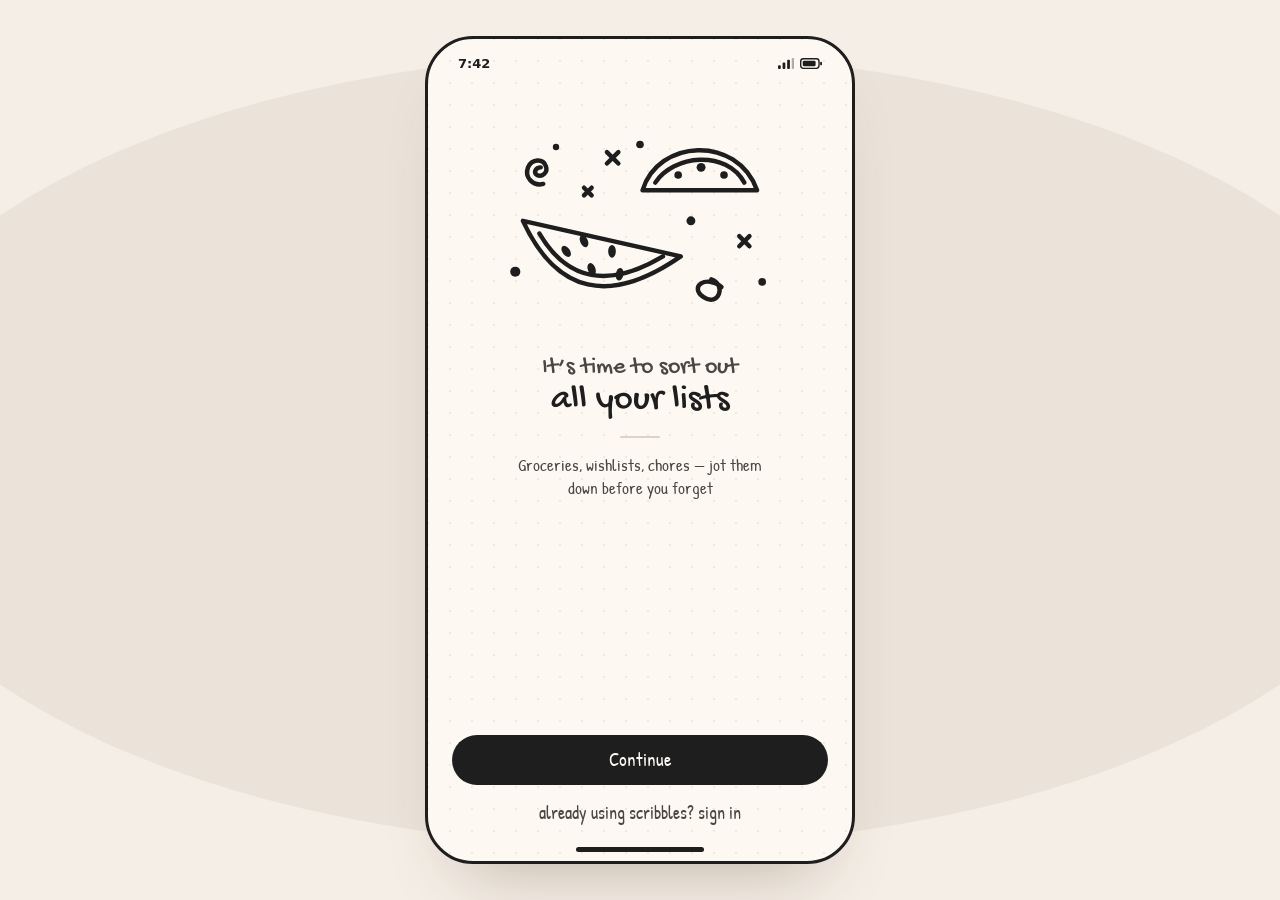
==== commit 179ea33e: "Smooth doodles: drop the wobble filter that made edges jagged, hand-drawn curves instead; no dashes " ====
--- a/index.html
+++ b/index.html
@@ -19,14 +19,6 @@
   <link rel="stylesheet" href="style.css">
 </head>
 <body>
-  <!-- shared filter that makes every doodle line a little wobbly -->
-  <svg width="0" height="0" style="position:absolute" aria-hidden="true">
-    <filter id="rough">
-      <feTurbulence type="fractalNoise" baseFrequency="0.035" numOctaves="2" seed="7"/>
-      <feDisplacementMap in="SourceGraphic" scale="3.2"/>
-    </filter>
-  </svg>
-
   <main class="phone">
     <div class="status" aria-hidden="true">
       <span id="clock">13:35</span>
--- a/style.css
+++ b/style.css
@@ -126,7 +126,7 @@
   margin: 18px 0 8px;
 }
 .art svg { width: 100%; max-width: 280px; height: auto; }
-.doodle { filter: url(#rough); overflow: visible; }
+.doodle { overflow: visible; }
 
 h1, h2, h3 { font-family: var(--hand); font-weight: 400; margin: 0; line-height: 1.05; }
 
@@ -1247,6 +1247,11 @@
 .acct .headline { font-size: 34px; }
 .acct .sub { margin-top: 8px; }
 .acct-seg { margin: 20px 0 12px; }
+.g-btn { background: #FFFFFF; color: var(--ink); border: 1.5px solid var(--ink); margin-top: 18px; gap: 10px; }
+.g-btn svg { width: 20px; height: 20px; margin: 0; }
+.acct-or { display: flex; align-items: center; gap: 10px; color: var(--muted); font-size: 14px; margin: 16px 0 0; }
+.acct-or::before, .acct-or::after { content: ""; flex: 1; height: 1.5px; background: var(--line); }
+.acct-or + .acct-seg { margin-top: 12px; }
 .acct-form { display: grid; gap: 10px; text-align: left; }
 .acct-form .field { font-size: 19px; }
 .acct-form .pill { margin-top: 4px; }
@@ -1255,6 +1260,7 @@
 .acct-email { font-family: var(--hand); font-size: 26px; margin: 2px 0 0; overflow-wrap: anywhere; }
 .acct-status { margin-top: 6px; }
 .acct-note { color: var(--muted); font-size: 14px; margin: 10px 0 0; }
+.acct-legal a { text-decoration: underline dotted; text-underline-offset: 3px; }
 
 /* ---------- drawing pad (draw.js) ---------- */
 
